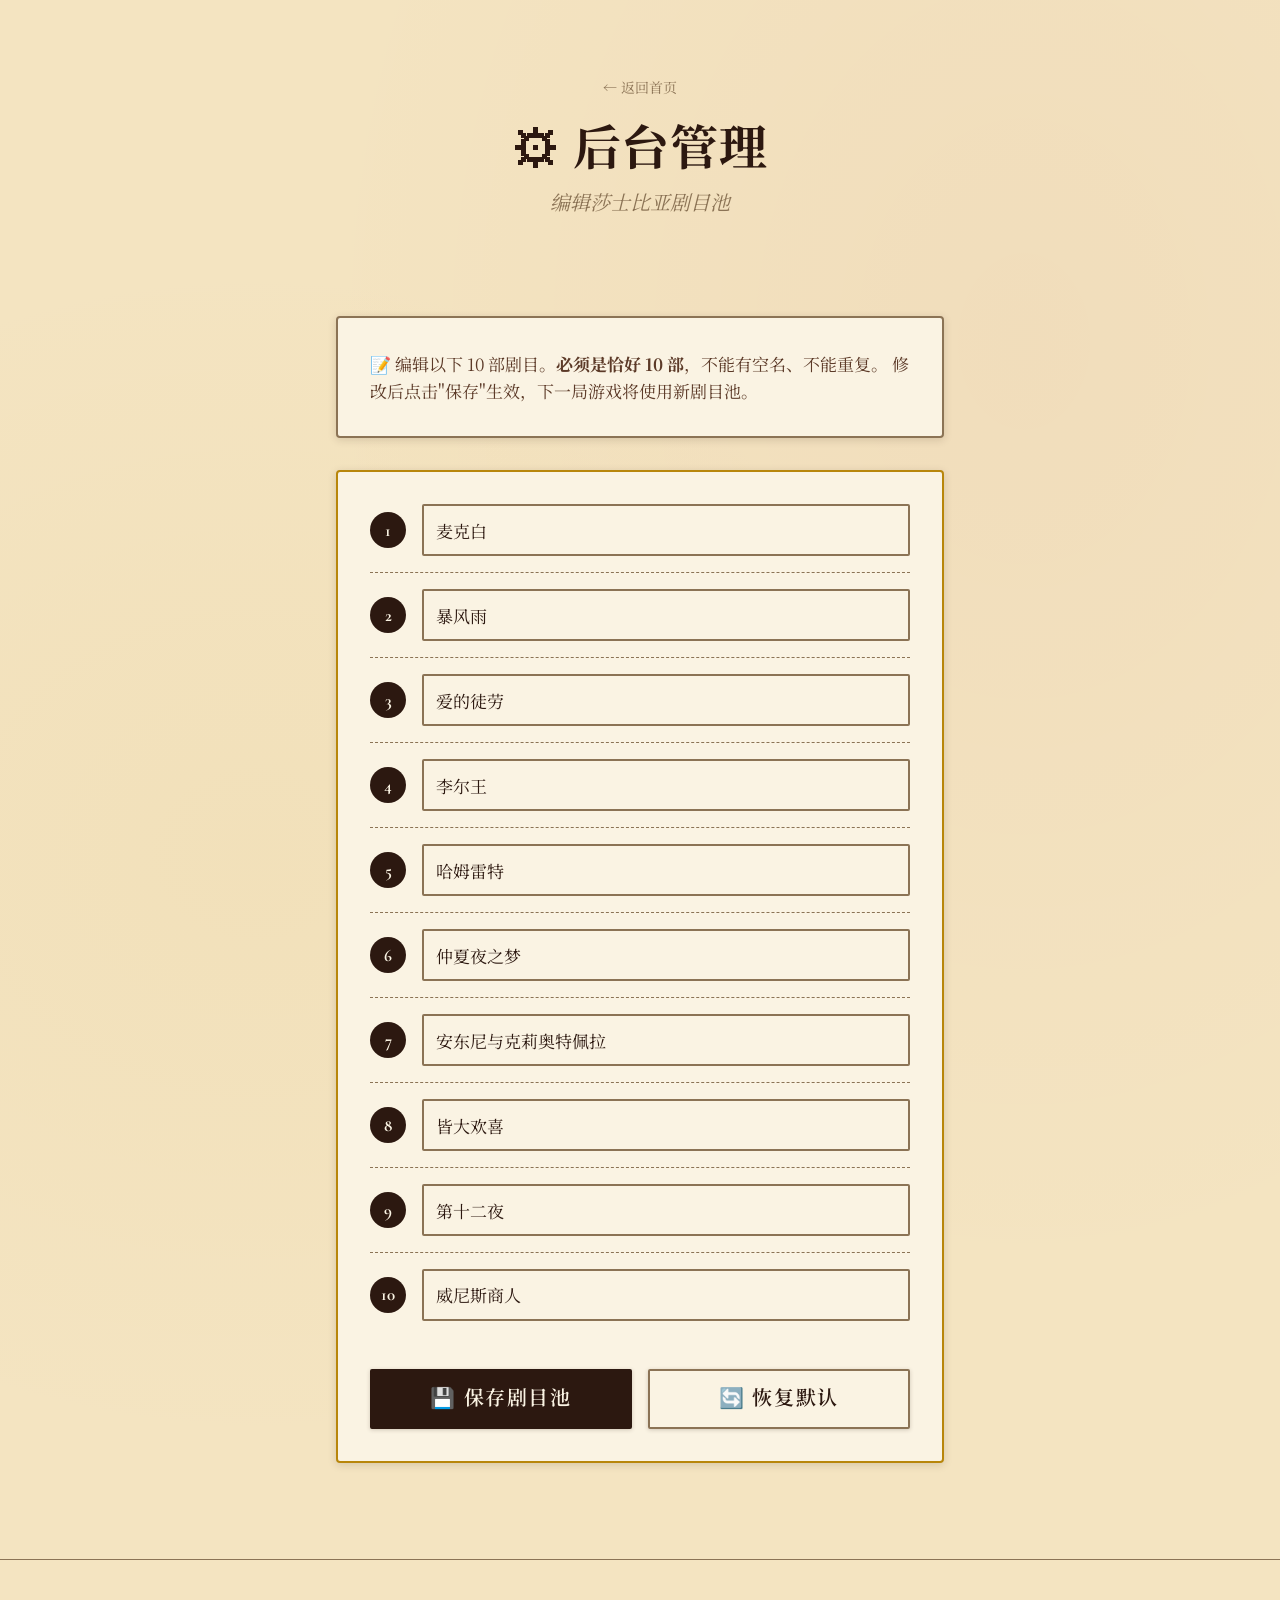
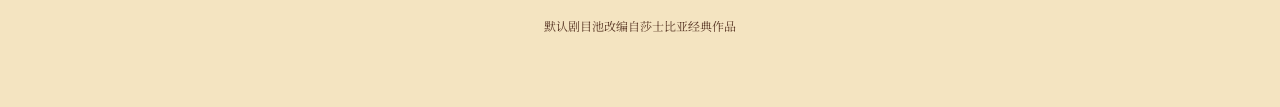
==== admin.html @ be4f6ffb "🎭 莎士比亚盲选排名游戏 - 初版" ====
<!DOCTYPE html>
<html lang="zh-CN">
<head>
  <meta charset="UTF-8">
  <meta name="viewport" content="width=device-width, initial-scale=1.0, maximum-scale=1.0, user-scalable=no">
  <title>后台管理 — The Bard's Blind Ranking</title>
  <link rel="stylesheet" href="css/reset.css">
  <link rel="stylesheet" href="css/variables.css">
  <link rel="stylesheet" href="css/typography.css">
  <link rel="stylesheet" href="css/layout.css">
  <link rel="stylesheet" href="css/components.css">
  <link rel="stylesheet" href="css/vintage.css">
  <link rel="stylesheet" href="css/admin.css">
</head>
<body>
  <div class="page-wrapper">
    <header class="page-header">
      <div class="container">
        <a href="index.html" class="back-link">← 返回首页</a>
        <h1>⚙ 后台管理</h1>
        <p class="subtitle">编辑莎士比亚剧目池</p>
      </div>
    </header>

    <main class="page-main">
      <div class="container">
        <!-- 说明 -->
        <div class="card" style="margin-bottom: var(--space-xl);">
          <p style="margin-bottom: 0;">
            📝 编辑以下 10 部剧目。<strong>必须是恰好 10 部</strong>，不能有空名、不能重复。
            修改后点击"保存"生效，下一局游戏将使用新剧目池。
          </p>
        </div>

        <!-- 剧目编辑列表 -->
        <div class="card card--accent" id="pool-editor">
          <div class="form-error" id="form-error" style="display:none; margin-bottom: var(--space-md);"></div>
          <div id="play-inputs"></div>

          <div class="admin-actions">
            <button type="button" class="btn btn--primary" id="btn-save">💾 保存剧目池</button>
            <button type="button" class="btn btn--secondary" id="btn-reset">🔄 恢复默认</button>
          </div>
        </div>
      </div>
    </main>

    <!-- Toast -->
    <div class="toast" id="toast"></div>

    <!-- 确认弹窗 -->
    <div class="modal-overlay" id="modal-confirm">
      <div class="modal">
        <h3 class="modal__title">确认重置</h3>
        <p class="modal__body">将剧目池恢复为默认的 10 部莎士比亚经典剧目？<br>当前修改将丢失。</p>
        <div class="modal__actions">
          <button class="btn btn--secondary" id="modal-cancel">取消</button>
          <button class="btn btn--accent" id="modal-confirm-btn">确认重置</button>
        </div>
      </div>
    </div>

    <footer class="page-footer">
      <div class="container">
        <p class="text-center" style="font-size: var(--text-xs);">默认剧目池改编自莎士比亚经典作品</p>
      </div>
    </footer>
  </div>

  <script src="js/storage/storage.js"></script>
  <script src="js/pages/admin.js"></script>
</body>
</html>
---- css/variables.css ----
/* === CSS 变量 — 全局设计令牌 === */
:root {
  /* === 欧式复古配色 === */
  --color-parchment:        #f4e4c1;   /* 旧纸背景 */
  --color-parchment-dark:   #e8d5a3;   /* 深旧纸 */
  --color-parchment-light:  #faf3e3;   /* 浅旧纸 */
  --color-ink:              #2c1810;   /* 墨色正文 */
  --color-ink-light:        #5c3a28;   /* 浅墨 */
  --color-ink-muted:        #8b7355;   /* 淡墨 */
  --color-accent:           #8b0000;   /* 深红 */
  --color-accent-gold:      #b8860b;   /* 暗金 */
  --color-border:           #8b7355;   /* 边框 */
  --color-success:          #2d5a27;   /* 墨绿 */
  --color-danger:           #8b0000;   /* 深红 */

  /* === 排名槽位颜色 === */
  --color-slot-empty:       #d4c5a9;
  --color-slot-empty-hover: #c9b896;
  --color-slot-filled:      #c4a46c;
  --color-slot-filled-text: #2c1810;

  /* === 间距 === */
  --space-xs:  0.25rem;
  --space-sm:  0.5rem;
  --space-md:  1rem;
  --space-lg:  1.5rem;
  --space-xl:  2rem;
  --space-2xl: 3rem;

  /* === 圆角 === */
  --radius-sm: 2px;
  --radius-md: 4px;
  --radius-lg: 8px;

  /* === 阴影 === */
  --shadow-card: 0 2px 8px rgba(44, 24, 16, 0.15);
  --shadow-button: 0 1px 4px rgba(44, 24, 16, 0.2);

  /* === 字体 === */
  --font-display: 'Cormorant Garamond', 'Noto Serif SC', 'Songti SC', 'SimSun', '宋体', Georgia, serif;
  --font-body:    'Noto Serif SC', 'Songti SC', 'SimSun', '宋体', Georgia, 'Times New Roman', serif;

  /* === 字号 === */
  --text-xs:   0.75rem;
  --text-sm:   0.875rem;
  --text-base: 1.0625rem;
  --text-lg:   1.25rem;
  --text-xl:   1.75rem;
  --text-2xl:  2.25rem;
  --text-3xl:  3rem;

  /* === 布局 === */
  --max-width: 640px;
}
---- css/typography.css ----
/* === 字体与排版 === */
/* 英文字体（标题用）+ 中文字体（宋体/衬线）*/
@import url('https://fonts.googleapis.com/css2?family=Cormorant+Garamond:ital,wght@0,400;0,600;0,700;1,400;1,600&family=Noto+Serif+SC:wght@400;600;700&display=swap');

body {
  font-family: var(--font-body);
  font-size: var(--text-base);
  color: var(--color-ink);
  background-color: var(--color-parchment);
}

h1, h2, h3 {
  font-family: var(--font-display);
  color: var(--color-ink);
}

h1 {
  font-size: var(--text-3xl);
  font-weight: 700;
  line-height: 1.2;
  letter-spacing: 0.02em;
  text-align: center;
}

h2 {
  font-size: var(--text-2xl);
  font-weight: 600;
  line-height: 1.3;
}

h3 {
  font-size: var(--text-xl);
  font-weight: 600;
}

p {
  margin-bottom: var(--space-md);
  color: var(--color-ink-light);
}

small {
  font-size: var(--text-sm);
  color: var(--color-ink-muted);
}

/* 装饰线 */
.ornament-divider {
  text-align: center;
  margin: var(--space-xl) 0;
  color: var(--color-accent-gold);
  font-family: var(--font-display);
  font-size: var(--text-lg);
  letter-spacing: 0.5em;
  user-select: none;
}

/* 选中文字样式 */
::selection {
  background: var(--color-accent);
  color: var(--color-parchment-light);
}
---- css/layout.css ----
/* === 通用布局 === */
.container {
  width: 100%;
  max-width: var(--max-width);
  margin: 0 auto;
  padding: var(--space-lg) var(--space-md);
}

.page-wrapper {
  min-height: 100vh;
  display: flex;
  flex-direction: column;
}

.page-header {
  text-align: center;
  padding: var(--space-2xl) 0 var(--space-xl);
}

.page-header h1 {
  margin-bottom: var(--space-sm);
}

.page-header .subtitle {
  font-family: var(--font-display);
  font-style: italic;
  color: var(--color-ink-muted);
  font-size: var(--text-lg);
}

.page-main {
  flex: 1;
  padding-bottom: var(--space-2xl);
}

.page-footer {
  text-align: center;
  padding: var(--space-xl) var(--space-md);
  color: var(--color-ink-muted);
  font-size: var(--text-sm);
  border-top: 1px solid var(--color-border);
  margin-top: auto;
}

/* 卡片 */
.card {
  background: var(--color-parchment-light);
  border: 2px solid var(--color-border);
  border-radius: var(--radius-md);
  padding: var(--space-xl);
  box-shadow: var(--shadow-card);
  margin-bottom: var(--space-lg);
}

.card--accent {
  border-color: var(--color-accent-gold);
  border-width: 2px;
  border-style: double;
}

/* 居中容器 */
.text-center {
  text-align: center;
}

/* Back link */
.back-link {
  display: inline-flex;
  align-items: center;
  gap: var(--space-xs);
  color: var(--color-ink-muted);
  font-size: var(--text-sm);
  margin-bottom: var(--space-lg);
  transition: color 0.2s;
}

.back-link:hover {
  color: var(--color-ink);
}
---- css/components.css ----
/* === 通用组件样式 === */

/* === 按钮 === */
.btn {
  display: inline-block;
  padding: 0.75rem 2rem;
  font-family: var(--font-display);
  font-size: var(--text-lg);
  font-weight: 600;
  letter-spacing: 0.08em;
  text-align: center;
  border-radius: var(--radius-sm);
  transition: all 0.2s ease;
  box-shadow: var(--shadow-button);
  user-select: none;
}

.btn--primary {
  background: var(--color-ink);
  color: var(--color-parchment-light);
  border: 2px solid var(--color-ink);
}

.btn--primary:hover {
  background: var(--color-ink-light);
  border-color: var(--color-ink-light);
}

.btn--secondary {
  background: transparent;
  color: var(--color-ink);
  border: 2px solid var(--color-border);
}

.btn--secondary:hover {
  border-color: var(--color-ink);
  background: var(--color-parchment-dark);
}

.btn--accent {
  background: var(--color-accent);
  color: var(--color-parchment-light);
  border: 2px solid var(--color-accent);
}

.btn--accent:hover {
  background: #a00000;
}

.btn--small {
  padding: 0.4rem 1rem;
  font-size: var(--text-sm);
}

.btn--full {
  width: 100%;
}

.btn:disabled {
  opacity: 0.4;
  cursor: not-allowed;
}

/* === 表单 === */
.form-group {
  margin-bottom: var(--space-lg);
}

.form-label {
  display: block;
  font-family: var(--font-display);
  font-size: var(--text-base);
  font-weight: 600;
  margin-bottom: var(--space-xs);
  color: var(--color-ink);
}

.form-input {
  width: 100%;
  padding: 0.65rem 0.75rem;
  font-family: var(--font-body);
  font-size: var(--text-base);
  background: var(--color-parchment-light);
  border: 2px solid var(--color-border);
  border-radius: var(--radius-sm);
  color: var(--color-ink);
  transition: border-color 0.2s;
}

.form-input:focus {
  outline: none;
  border-color: var(--color-accent-gold);
  box-shadow: 0 0 0 2px rgba(184, 134, 11, 0.15);
}

.form-input::placeholder {
  color: var(--color-ink-muted);
  font-style: italic;
}

.form-error {
  color: var(--color-danger);
  font-size: var(--text-sm);
  margin-top: var(--space-xs);
}

.form-hint {
  color: var(--color-ink-muted);
  font-size: var(--text-sm);
  margin-top: var(--space-xs);
  font-style: italic;
}

/* === Toast 提示 === */
.toast {
  position: fixed;
  bottom: 2rem;
  left: 50%;
  transform: translateX(-50%);
  background: var(--color-ink);
  color: var(--color-parchment-light);
  padding: 0.75rem 1.5rem;
  border-radius: var(--radius-md);
  font-family: var(--font-display);
  font-size: var(--text-base);
  z-index: 1000;
  opacity: 0;
  transition: opacity 0.3s ease;
  pointer-events: none;
}

.toast--visible {
  opacity: 1;
}

/* === 确认弹窗 === */
.modal-overlay {
  position: fixed;
  inset: 0;
  background: rgba(44, 24, 16, 0.5);
  display: flex;
  align-items: center;
  justify-content: center;
  z-index: 999;
  opacity: 0;
  pointer-events: none;
  transition: opacity 0.2s ease;
}

.modal-overlay--visible {
  opacity: 1;
  pointer-events: auto;
}

.modal {
  background: var(--color-parchment-light);
  border: 2px solid var(--color-border);
  border-radius: var(--radius-md);
  padding: var(--space-xl);
  max-width: 400px;
  width: 90%;
  text-align: center;
}

.modal__title {
  font-family: var(--font-display);
  font-size: var(--text-xl);
  margin-bottom: var(--space-md);
}

.modal__body {
  margin-bottom: var(--space-lg);
  color: var(--color-ink-light);
}

.modal__actions {
  display: flex;
  gap: var(--space-md);
  justify-content: center;
}
---- css/vintage.css ----
/* === 欧式复古主题样式 === */

/* 羊皮纸背景纹理 */
body {
  background-color: var(--color-parchment);
  background-image:
    radial-gradient(ellipse at 20% 50%, rgba(184, 134, 11, 0.04) 0%, transparent 50%),
    radial-gradient(ellipse at 80% 20%, rgba(139, 0, 0, 0.03) 0%, transparent 50%);
}

/* 双线边框 — 复古框 */
.border-vintage {
  border: 3px double var(--color-border);
  padding: var(--space-lg);
}

.border-vintage--gold {
  border-color: var(--color-accent-gold);
}

/* 章节首字下沉 */
.drop-cap::first-letter {
  float: left;
  font-family: var(--font-display);
  font-size: 3.5em;
  line-height: 0.8;
  padding-right: 0.15em;
  padding-top: 0.05em;
  color: var(--color-accent);
}

/* 复古分隔线 */
.vintage-divider {
  display: flex;
  align-items: center;
  justify-content: center;
  gap: var(--space-md);
  margin: var(--space-xl) 0;
  color: var(--color-accent-gold);
}

.vintage-divider::before,
.vintage-divider::after {
  content: '';
  flex: 1;
  max-width: 60px;
  height: 1px;
  background: var(--color-border);
}

.vintage-divider__icon {
  font-size: var(--text-lg);
}

/* 装饰角标 */
.corner-ornament {
  position: relative;
}

.corner-ornament::before,
.corner-ornament::after {
  position: absolute;
  font-family: var(--font-display);
  font-size: 2rem;
  color: var(--color-accent-gold);
  opacity: 0.5;
  line-height: 1;
}

.corner-ornament::before {
  content: '❧';
  top: -0.5rem;
  left: -0.25rem;
}

.corner-ornament::after {
  content: '❧';
  bottom: -0.5rem;
  right: -0.25rem;
  transform: rotate(180deg);
}

/* 复古纸张效果 Hover */
.card--vintage {
  background: var(--color-parchment-light);
  border: 1px solid var(--color-border);
  position: relative;
  transition: box-shadow 0.3s ease;
}

.card--vintage:hover {
  box-shadow:
    0 4px 16px rgba(44, 24, 16, 0.12),
    0 1px 3px rgba(44, 24, 16, 0.08);
}

/* 类型机文字效果 */
.typewriter {
  overflow: hidden;
  white-space: nowrap;
  animation: typewriter 0.8s steps(30) 1;
}

@keyframes typewriter {
  from { width: 0; }
  to { width: 100%; }
}

/* 淡入效果 */
.fade-in {
  animation: fadeIn 0.6s ease both;
}

@keyframes fadeIn {
  from {
    opacity: 0;
    transform: translateY(10px);
  }
  to {
    opacity: 1;
    transform: translateY(0);
  }
}
---- css/admin.css ----
/* === 后台管理页样式 === */

/* 输入行 */
.play-input-row {
  display: flex;
  align-items: center;
  gap: var(--space-md);
  margin-bottom: var(--space-md);
  padding-bottom: var(--space-md);
  border-bottom: 1px dashed var(--color-border);
}

.play-input-row:last-of-type {
  border-bottom: none;
}

.play-input-row__number {
  flex-shrink: 0;
  width: 2.25rem;
  height: 2.25rem;
  display: flex;
  align-items: center;
  justify-content: center;
  background: var(--color-ink);
  color: var(--color-parchment-light);
  font-family: var(--font-display);
  font-size: var(--text-base);
  font-weight: 700;
  border-radius: 50%;
}

.play-input-row input {
  flex: 1;
  min-width: 0;
}

/* 操作按钮区 */
.admin-actions {
  display: flex;
  gap: var(--space-md);
  margin-top: var(--space-xl);
}

.admin-actions .btn {
  flex: 1;
}
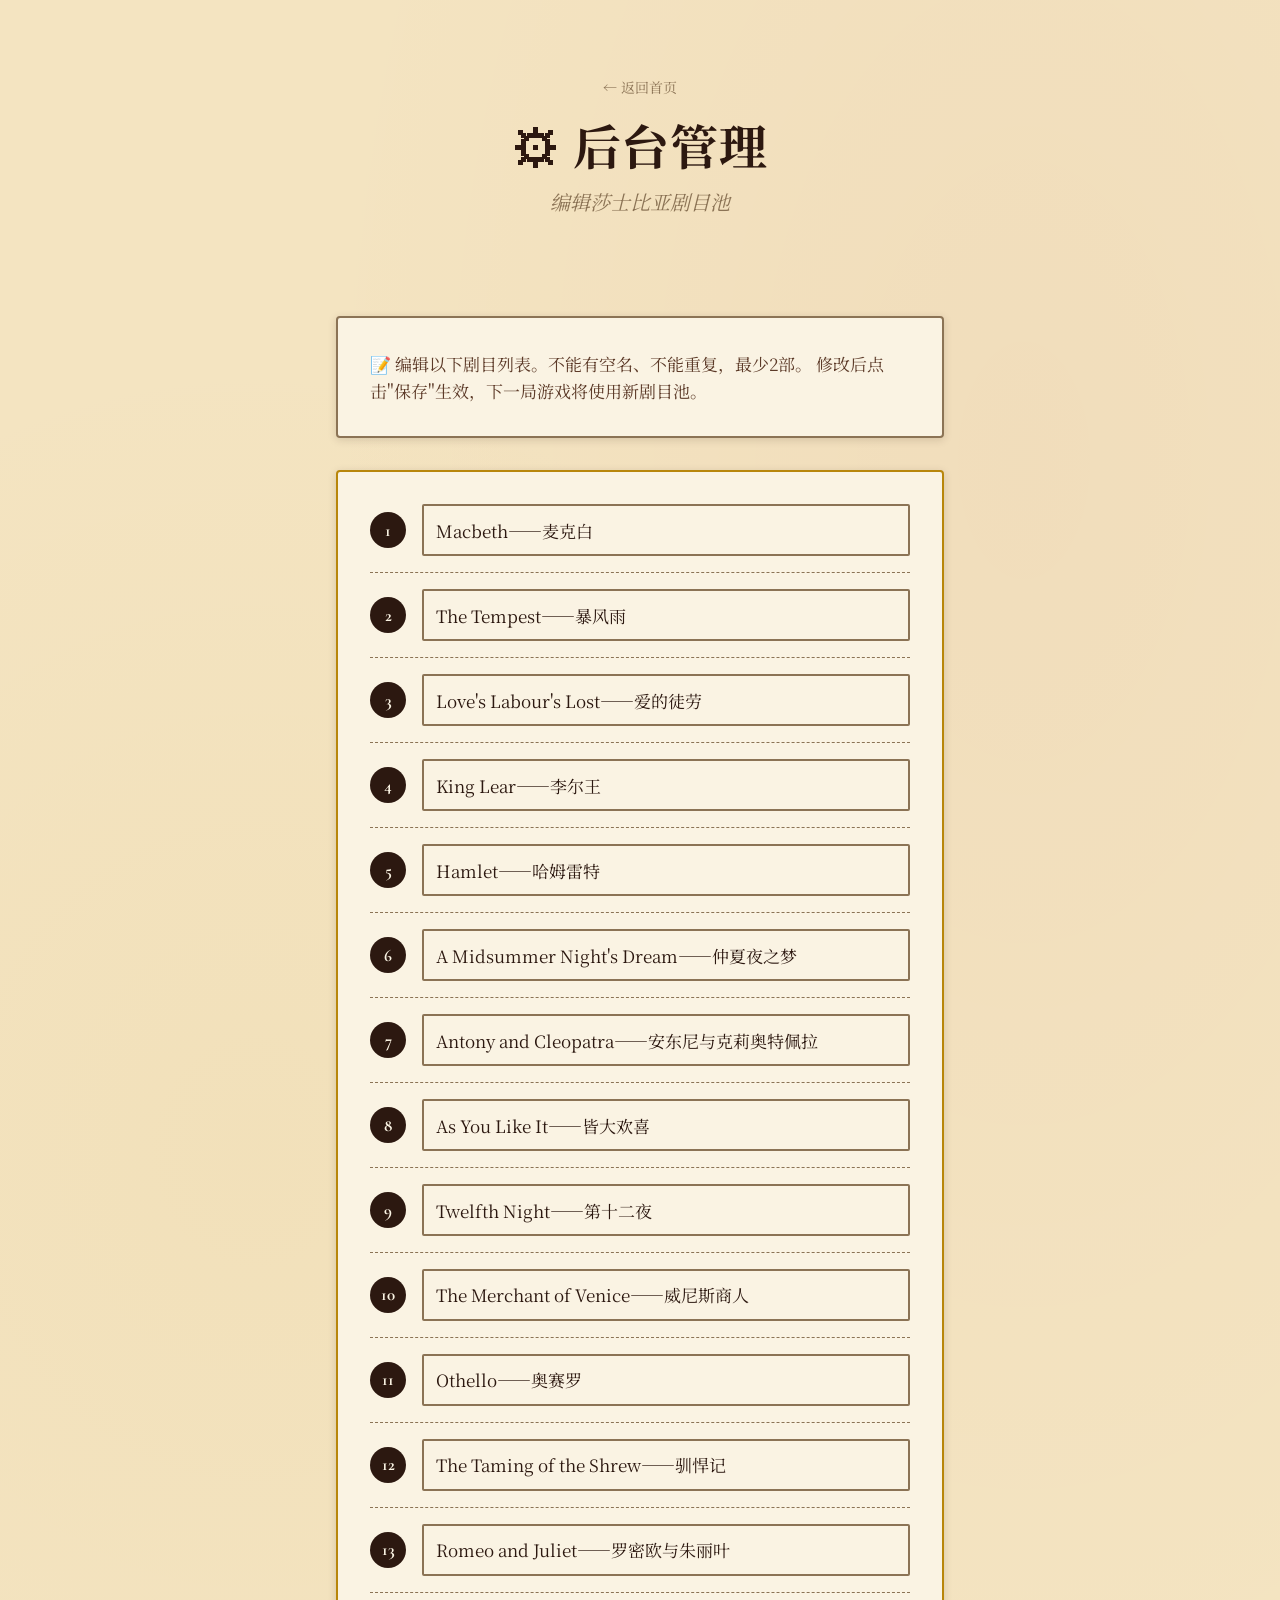
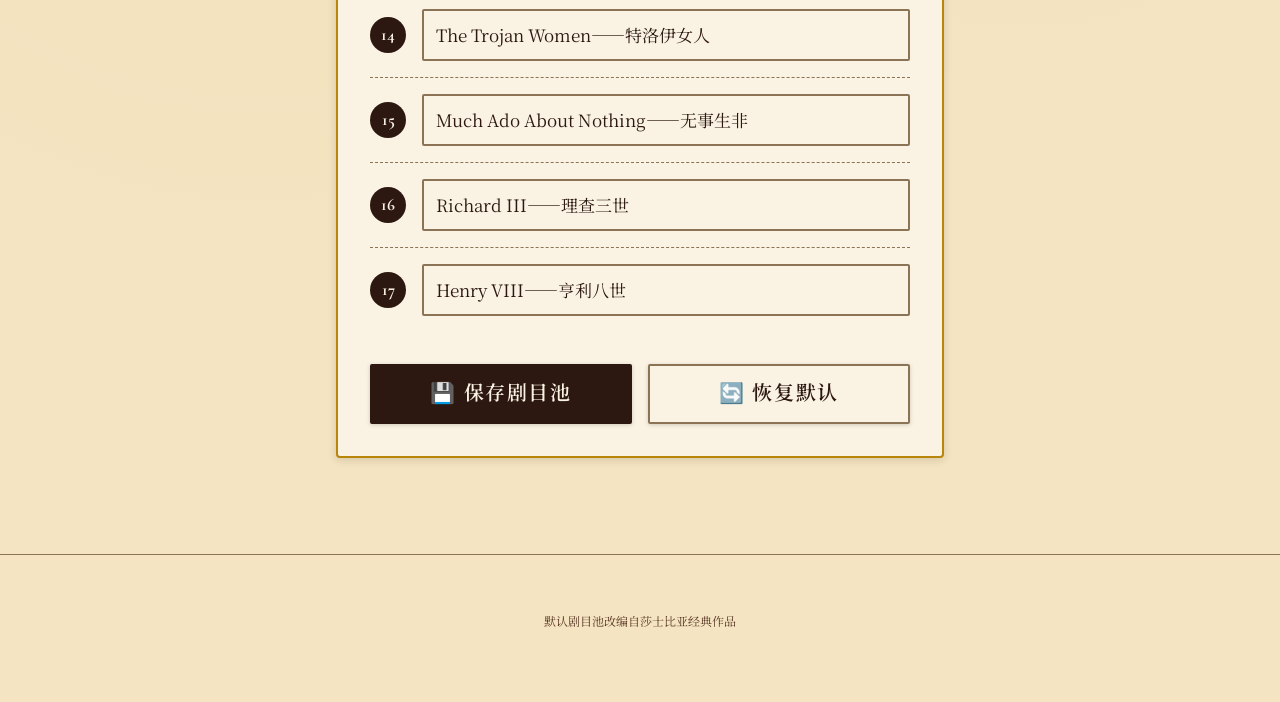
==== commit 54cad3d8: "🎭 双语剧目格式 + 扩充至17部 + 引擎支持可变数量" ====
--- a/admin.html
+++ b/admin.html
@@ -27,7 +27,7 @@
         <!-- 说明 -->
         <div class="card" style="margin-bottom: var(--space-xl);">
           <p style="margin-bottom: 0;">
-            📝 编辑以下 10 部剧目。<strong>必须是恰好 10 部</strong>，不能有空名、不能重复。
+            📝 编辑以下剧目列表。不能有空名、不能重复，最少2部。
             修改后点击"保存"生效，下一局游戏将使用新剧目池。
           </p>
         </div>
@@ -67,6 +67,7 @@
     </footer>
   </div>
 
+  <script src="js/utils.js"></script>
   <script src="js/storage/storage.js"></script>
   <script src="js/pages/admin.js"></script>
 </body>
--- a/css/typography.css
+++ b/css/typography.css
@@ -1,6 +1,21 @@
 /* === 字体与排版 === */
-/* 英文字体（标题用）+ 中文字体（宋体/衬线）*/
-@import url('https://fonts.googleapis.com/css2?family=Cormorant+Garamond:ital,wght@0,400;0,600;0,700;1,400;1,600&family=Noto+Serif+SC:wght@400;600;700&display=swap');
+/* 英文字体（标题用）+ 中文字体（宋体/衬线）+ 花体英文 */
+@import url('https://fonts.googleapis.com/css2?family=Cormorant+Garamond:ital,wght@0,400;0,600;0,700;1,400;1,600&family=Noto+Serif+SC:wght@400;600;700&family=Tangerine:wght@400;700&display=swap');
+
+/* 剧目英文名 — 花体/斜体 */
+.play-name-en {
+  font-family: 'Tangerine', 'Cormorant Garamond', 'Georgia', 'Segoe Script', 'Gabriola', cursive;
+  font-style: italic;
+  font-size: 1.15em;
+  letter-spacing: 0.03em;
+  color: var(--color-ink);
+}
+
+/* 剧目中文名 — 衬线体 */
+.play-name-zh {
+  font-family: var(--font-display);
+  color: var(--color-ink-light);
+}
 
 body {
   font-family: var(--font-body);
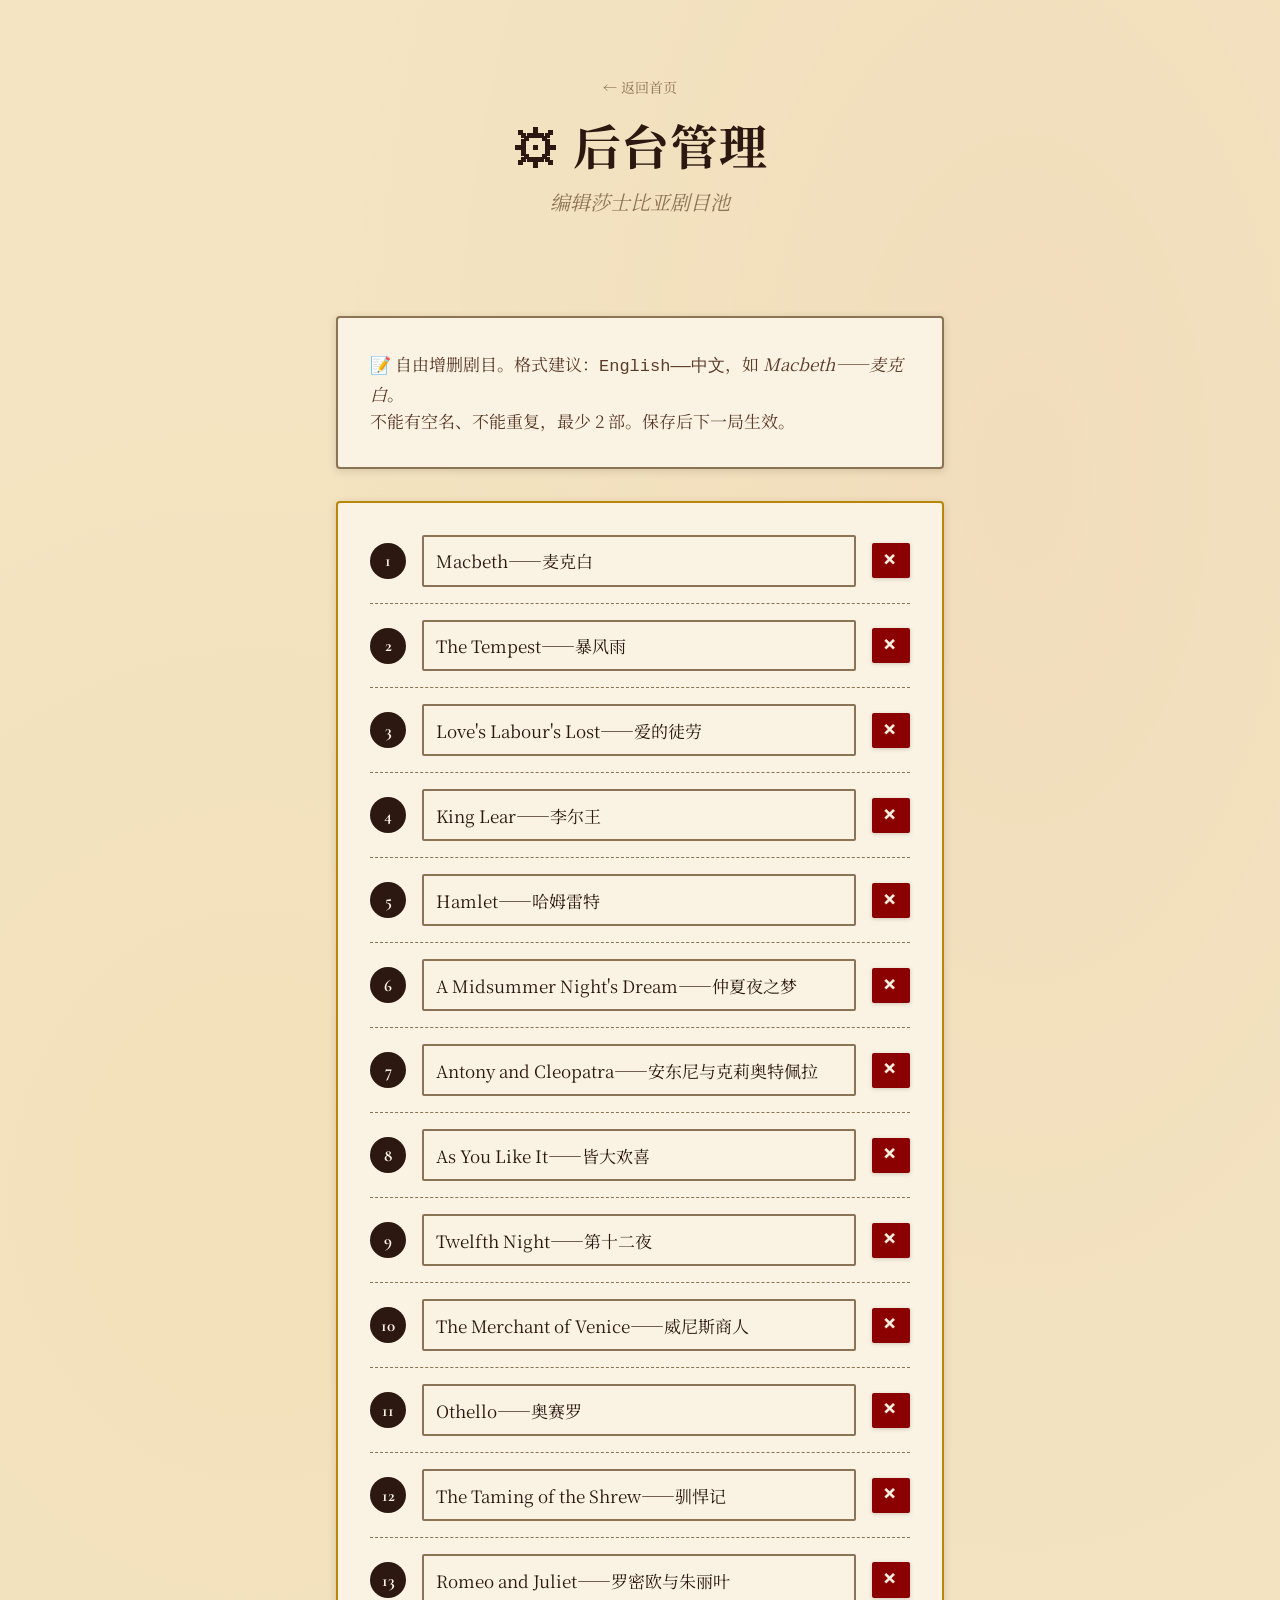
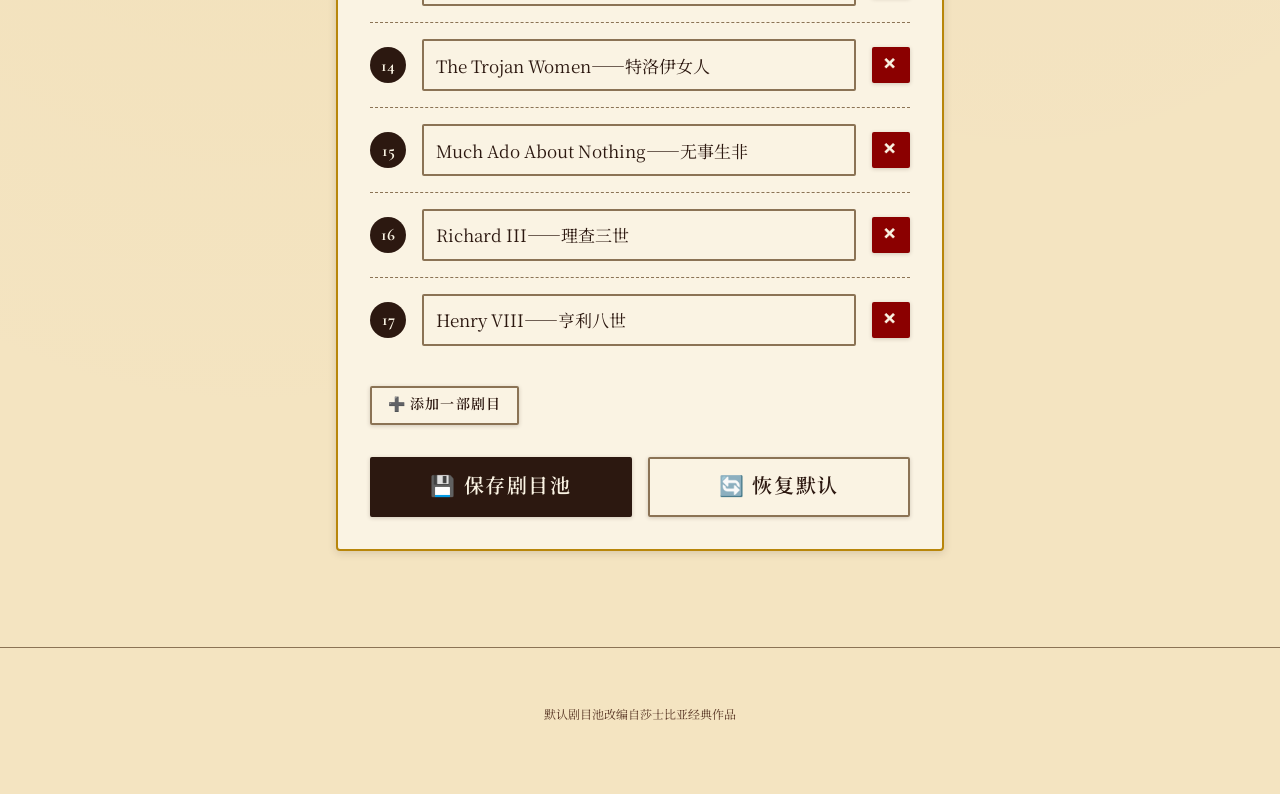
==== commit ddf76fae: "✏️ 后台管理支持自由增删剧目，不再局限于固定数量" ====
--- a/admin.html
+++ b/admin.html
@@ -27,8 +27,8 @@
         <!-- 说明 -->
         <div class="card" style="margin-bottom: var(--space-xl);">
           <p style="margin-bottom: 0;">
-            📝 编辑以下剧目列表。不能有空名、不能重复，最少2部。
-            修改后点击"保存"生效，下一局游戏将使用新剧目池。
+            📝 自由增删剧目。格式建议：<code>English——中文</code>，如 <em>Macbeth——麦克白</em>。<br>
+            不能有空名、不能重复，最少 2 部。保存后下一局生效。
           </p>
         </div>
 
@@ -36,6 +36,10 @@
         <div class="card card--accent" id="pool-editor">
           <div class="form-error" id="form-error" style="display:none; margin-bottom: var(--space-md);"></div>
           <div id="play-inputs"></div>
+
+          <button type="button" class="btn btn--secondary btn--small" id="btn-add" style="margin-top: var(--space-sm);">
+            ➕ 添加一部剧目
+          </button>
 
           <div class="admin-actions">
             <button type="button" class="btn btn--primary" id="btn-save">💾 保存剧目池</button>
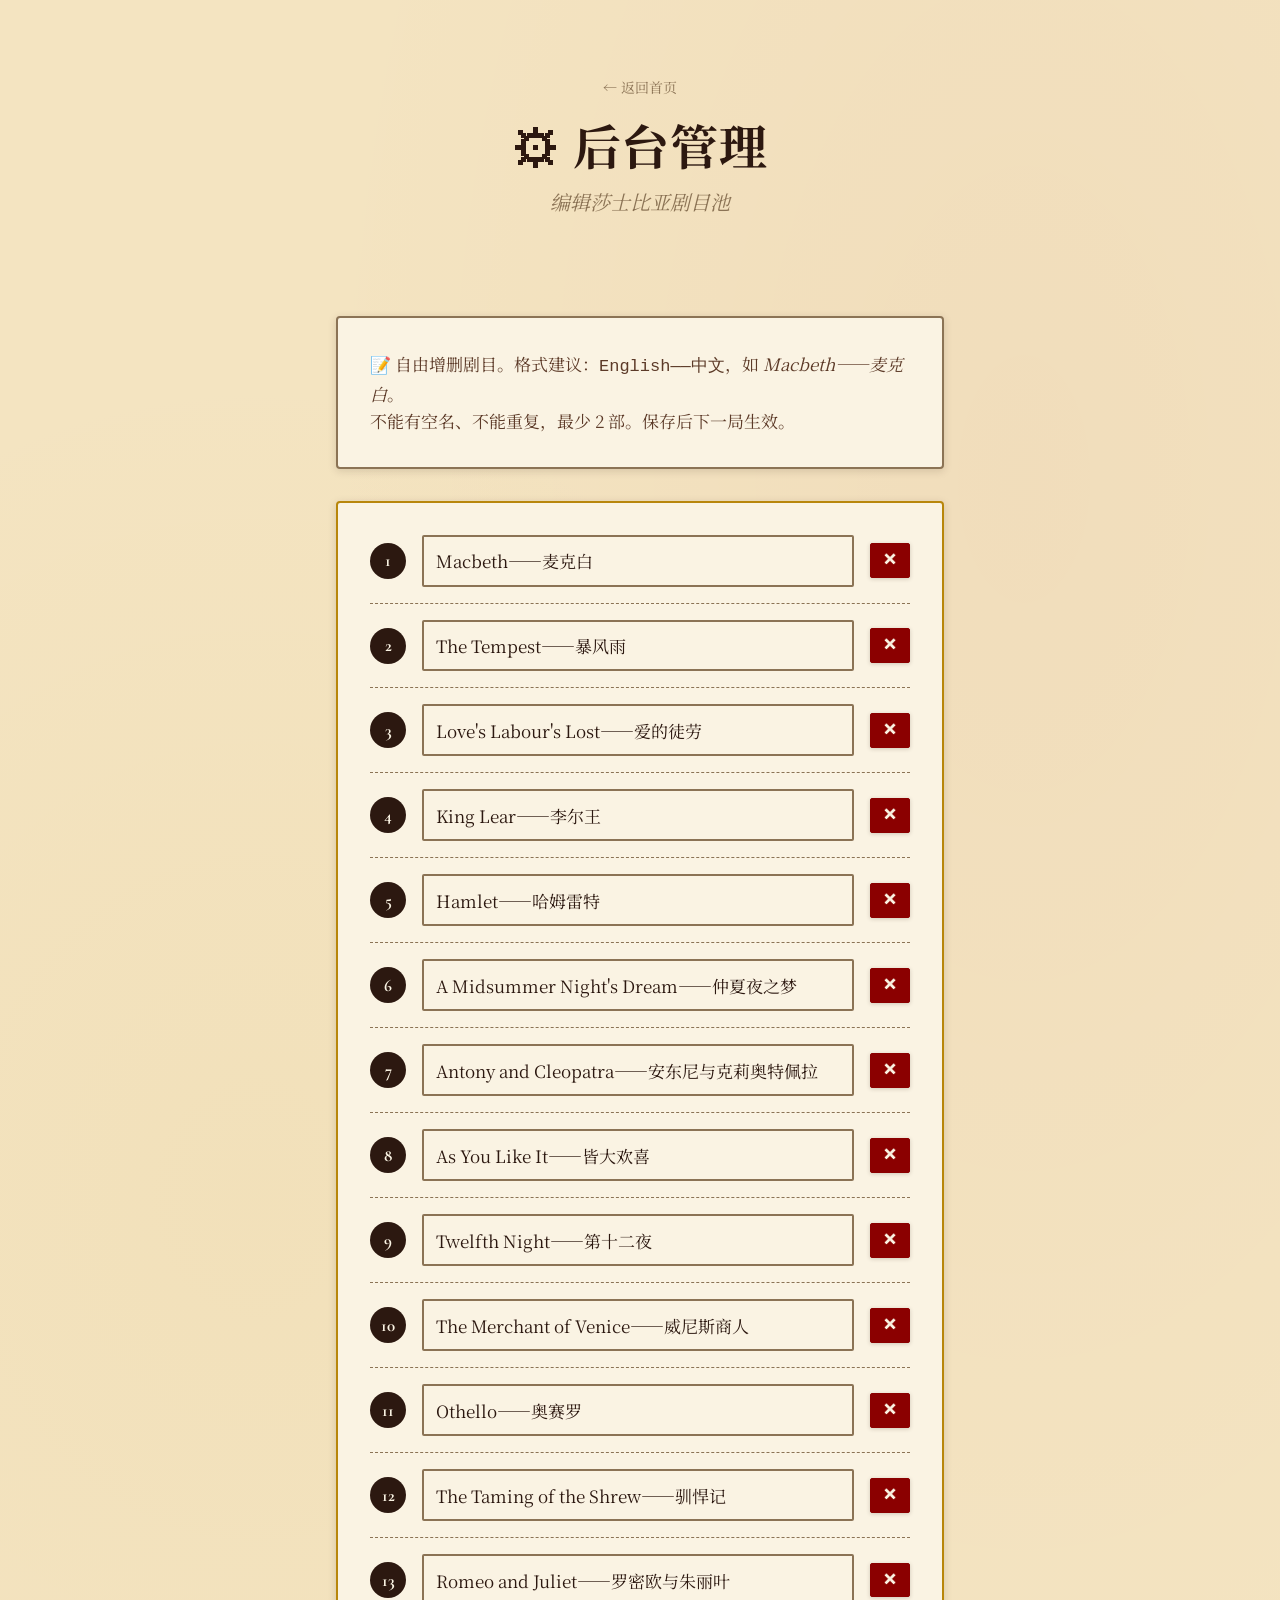
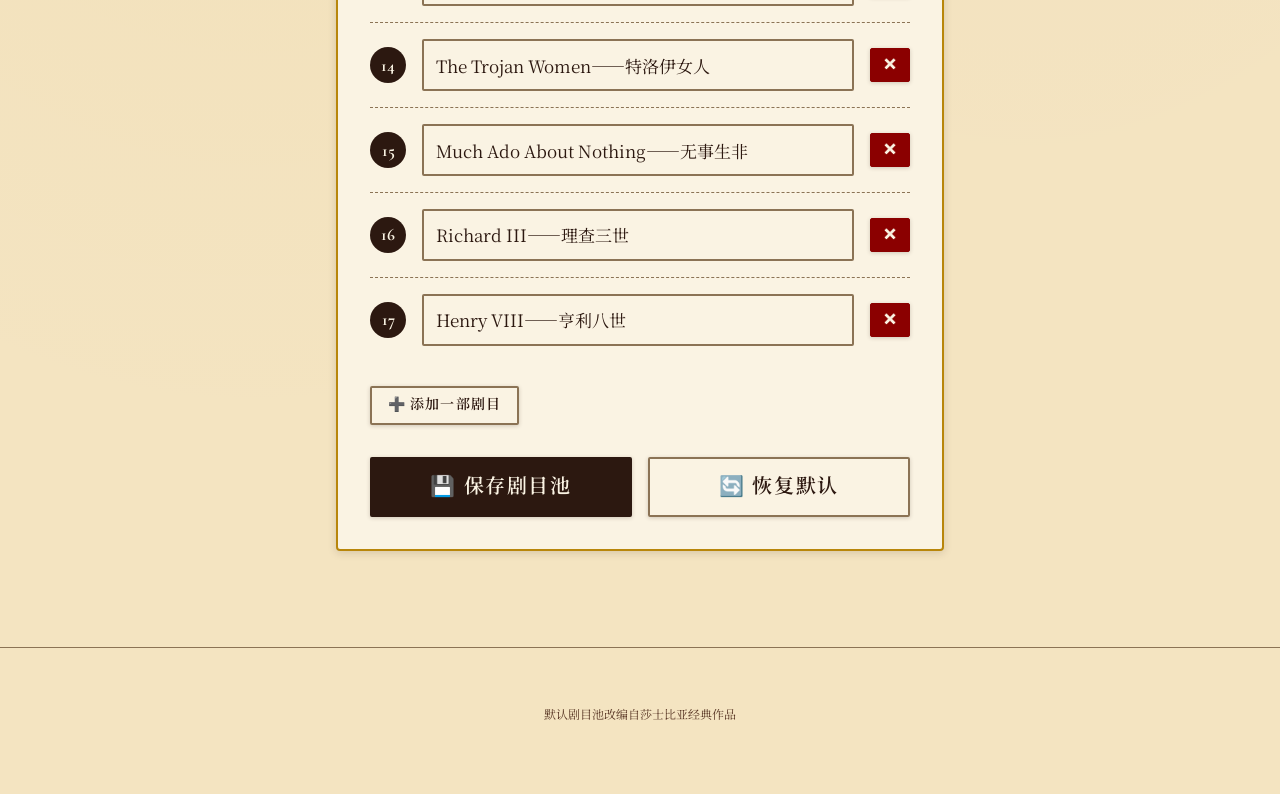
==== commit 83bf687c: "🔧 修复：改用内联事件绑定，确保增删按钮在任何情况下都能正常工作" ====
--- a/admin.html
+++ b/admin.html
@@ -37,7 +37,7 @@
           <div class="form-error" id="form-error" style="display:none; margin-bottom: var(--space-md);"></div>
           <div id="play-inputs"></div>
 
-          <button type="button" class="btn btn--secondary btn--small" id="btn-add" style="margin-top: var(--space-sm);">
+          <button type="button" class="btn btn--secondary btn--small" id="btn-add" style="margin-top: var(--space-sm);" onclick="AdminPage.addPlay()">
             ➕ 添加一部剧目
           </button>
 
